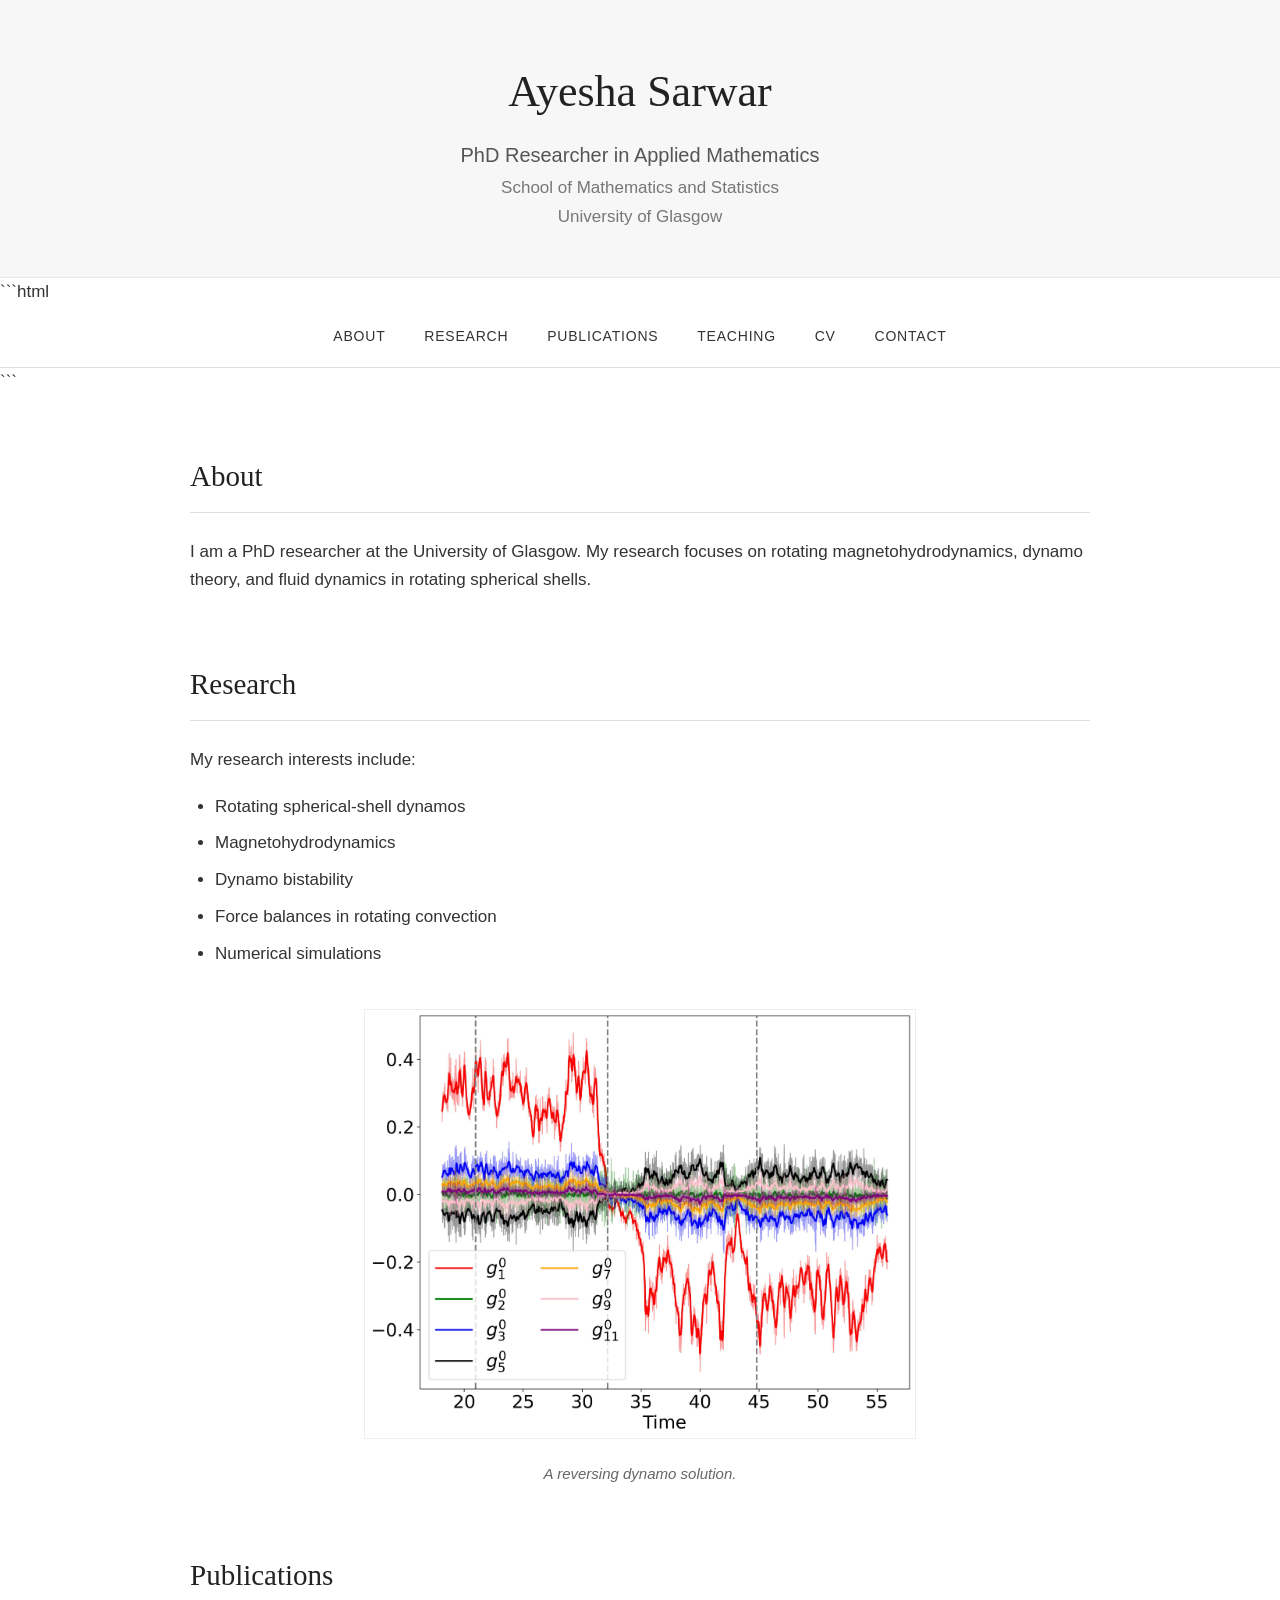
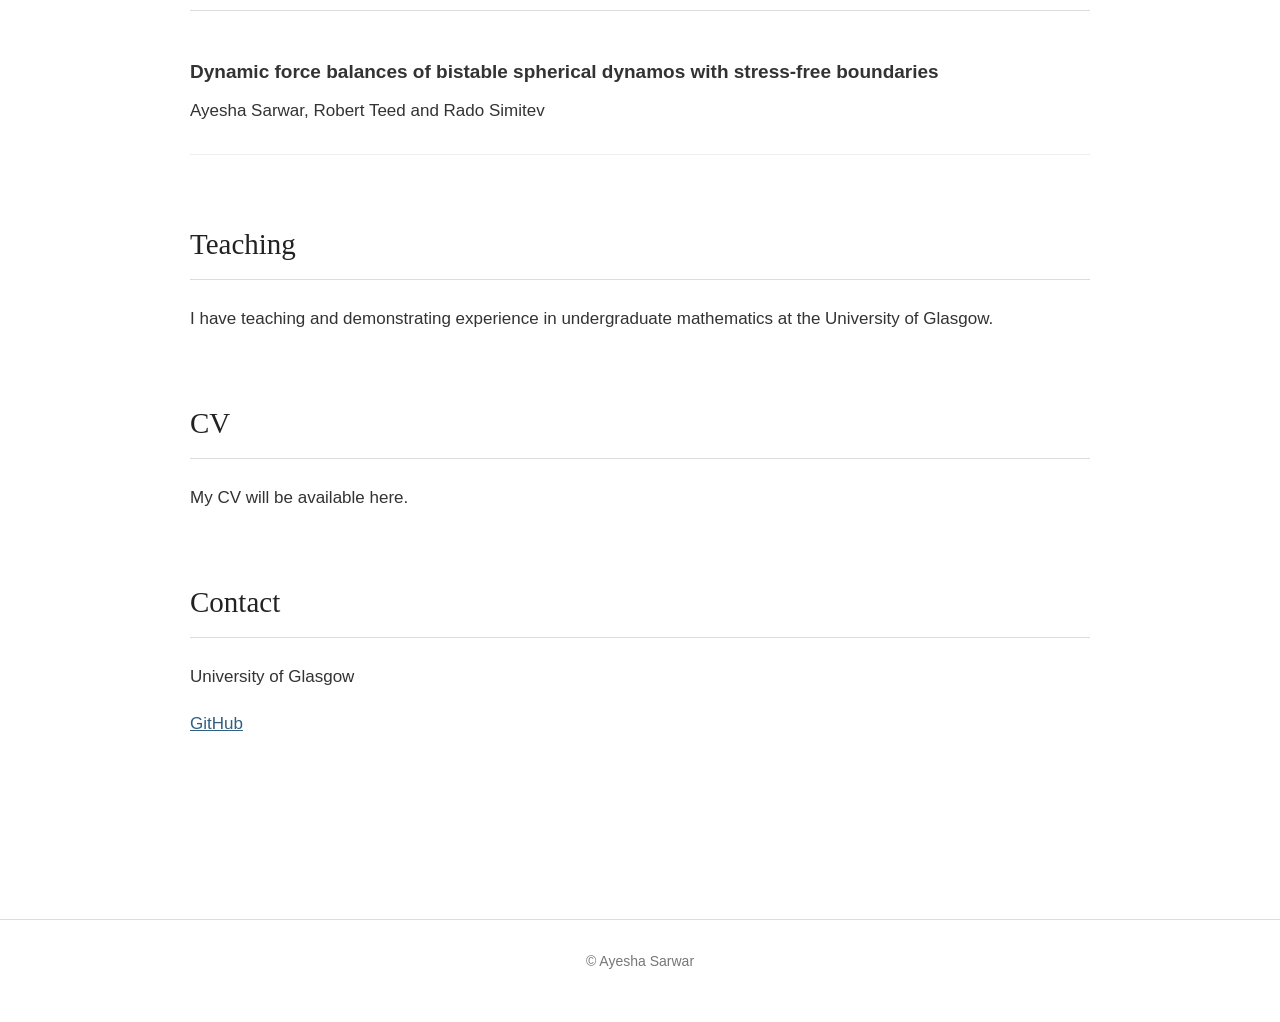
==== index.html @ 95501fed "Update index.html" ====
<!DOCTYPE html>
<html lang="en">

<head>

    <meta charset="UTF-8">

    <meta name="viewport" content="width=device-width, initial-scale=1.0">

    <title>Ayesha Sarwar</title>

    <!-- Connect this page to your CSS file -->
    <link rel="stylesheet" href="style.css">

</head>


<body>


    <!-- =====================================================
         HEADER
         ===================================================== -->

    <header>

        <div class="header-container">

            <h1>Ayesha Sarwar</h1>

            <p class="position">
                PhD Researcher in Applied Mathematics
            </p>

            <p class="institution">
                School of Mathematics and Statistics<br>
                University of Glasgow
            </p>

        </div>

    </header>


    ```html
<nav>

    <a href="index.html">ABOUT</a>

    <a href="research.html">RESEARCH</a>

    <a href="publications.html">PUBLICATIONS</a>

    <a href="teaching.html">TEACHING</a>

    <a href="cv.html">CV</a>

    <a href="contact.html">CONTACT</a>

</nav>
```

    <!-- =====================================================
         MAIN CONTENT
         ===================================================== -->

    <main>


        <!-- =================================================
             ABOUT
             ================================================= -->

        <section id="about">

            <h2>About</h2>

            <p>
                I am a PhD researcher at the University of Glasgow.
                My research focuses on rotating magnetohydrodynamics,
                dynamo theory, and fluid dynamics in rotating
                spherical shells.
            </p>

        </section>


        <!-- =================================================
             RESEARCH
             ================================================= -->

        <section id="research">

            <h2>Research</h2>

            <p>
                My research interests include:
            </p>


            <ul>

                <li>Rotating spherical-shell dynamos</li>

                <li>Magnetohydrodynamics</li>

                <li>Dynamo bistability</li>

                <li>Force balances in rotating convection</li>

                <li>Numerical simulations</li>

            </ul>


            <!-- Research figure -->

            <figure class="research-figure">

                <img src="g_modes.jpg"
                     alt="A reversing dynamo solution. Plotted are the spherical harmonic modes at the outer core.">

                <figcaption>
                    A reversing dynamo solution.
                </figcaption>

            </figure>


        </section>


        <!-- =================================================
             PUBLICATIONS
             ================================================= -->

        <section id="publications">

            <h2>Publications</h2>


            <div class="publication">

                <h3>
                    Dynamic force balances of bistable spherical
                    dynamos with stress-free boundaries
                </h3>

                <p>
                    Ayesha Sarwar, Robert Teed and Rado Simitev
                </p>

            </div>


        </section>


        <!-- =================================================
             TEACHING
             ================================================= -->

        <section id="teaching">

            <h2>Teaching</h2>

            <p>
                I have teaching and demonstrating experience in
                undergraduate mathematics at the University of
                Glasgow.
            </p>

        </section>


        <!-- =================================================
             CV
             ================================================= -->

        <section id="cv">

            <h2>CV</h2>

            <p>
                My CV will be available here.
            </p>

        </section>


        <!-- =================================================
             CONTACT
             ================================================= -->

        <section id="contact">

            <h2>Contact</h2>

            <p>
                University of Glasgow
            </p>

            <p>
                <a href="https://github.com/Ayesha714">
                    GitHub
                </a>
            </p>

        </section>


    </main>


    <!-- =====================================================
         FOOTER
         ===================================================== -->

    <footer>

        <p>
            © Ayesha Sarwar
        </p>

    </footer>


</body>

</html>
---- style.css ----
body {
    background-color: pink;
}
```css
/* =========================================================
   AYESHA SARWAR — ACADEMIC WEBSITE
   File: style.css

   CSS controls the appearance of your website.
   HTML controls the actual content.
   ========================================================= */


/* =========================================================
   1. BASIC SETTINGS
   ========================================================= */

/* Make width and height calculations easier to understand. */
* {
    box-sizing: border-box;
}


/* Style the entire webpage. */
body {

    /* Remove the browser's default outside margin. */
    margin: 0;

    /* Main font used throughout the website. */
    font-family: "Helvetica Neue", Arial, sans-serif;

    /* Main text size. */
    font-size: 17px;

    /* Space between lines of text. */
    line-height: 1.7;

    /* Main text colour. */
    color: #333333;

    /* White background. */
    background-color: #ffffff;

}


/* =========================================================
   2. HEADER
   ========================================================= */

header {

    /* Space inside the header. */
    padding: 55px 20px 45px;

    /* Centre the header text. */
    text-align: center;

    /* Very light grey background. */
    background-color: #f7f7f7;

    /* Thin line underneath the header. */
    border-bottom: 1px solid #e5e5e5;

}


/* Limit the width of the header content. */
.header-container {

    /* Maximum width of header content. */
    max-width: 900px;

    /* Centre the header container. */
    margin: 0 auto;

}


/* =========================================================
   3. YOUR NAME
   ========================================================= */

h1 {

    /* Remove space above your name. */
    margin-top: 0;

    /* Small space below your name. */
    margin-bottom: 8px;

    /* Size of your name. */
    font-size: 44px;

    /* Normal rather than very bold. */
    font-weight: 400;

    /* Academic-style serif font. */
    font-family: Georgia, "Times New Roman", serif;

    /* Dark colour. */
    color: #222222;

}


/* =========================================================
   4. POSITION / JOB TITLE
   ========================================================= */

.position {

    /* Small space above. */
    margin-top: 8px;

    /* Small space below. */
    margin-bottom: 2px;

    /* Position text size. */
    font-size: 20px;

    /* Softer grey colour. */
    color: #555555;

}


/* =========================================================
   5. UNIVERSITY
   ========================================================= */

.institution {

    /* Remove unnecessary space above. */
    margin-top: 0;

    /* Remove unnecessary space below. */
    margin-bottom: 0;

    /* University text size. */
    font-size: 17px;

    /* Grey colour. */
    color: #777777;

}


/* =========================================================
   6. NAVIGATION BAR
   ========================================================= */

nav {

    /* White background. */
    background-color: #ffffff;

    /* Centre the navigation links. */
    text-align: center;

    /* Space above and below navigation. */
    padding: 16px 10px;

    /* Thin line below navigation. */
    border-bottom: 1px solid #dddddd;

}


/* Style each navigation link. */
nav a {

    /* Keep links next to each other. */
    display: inline-block;

    /* Space between links. */
    margin: 0 17px;

    /* Link colour. */
    color: #333333;

    /* Remove underline. */
    text-decoration: none;

    /* Navigation font size. */
    font-size: 14px;

    /* Slight letter spacing. */
    letter-spacing: 0.8px;

    /* Moderately bold. */
    font-weight: 500;

}


/* Change navigation colour when the mouse is over it. */
nav a:hover {

    color: #315f82;

}


/* =========================================================
   7. MAIN CONTENT AREA
   ========================================================= */

/*
   This is the important section controlling
   how far the text sits from the left side.
*/

main {

    /* Make the content narrower and more comfortable to read. */
    max-width: 900px;

    /* Centre the entire content area. */
    margin: 0 auto;

    /*
       55px = top/bottom space
       70px = left/right space
    */
    padding: 55px 70px;

}


/* =========================================================
   8. SECTIONS
   ========================================================= */

section {

    /* Space between sections. */
    margin-bottom: 65px;

}


/* =========================================================
   9. SECTION HEADINGS
   ========================================================= */

h2 {

    /* Academic-style serif font. */
    font-family: Georgia, "Times New Roman", serif;

    /* Heading size. */
    font-size: 29px;

    /* Normal rather than bold. */
    font-weight: 400;

    /* Dark grey. */
    color: #222222;

    /* Remove default top margin. */
    margin-top: 0;

    /* Space below heading. */
    margin-bottom: 25px;

    /* Space between heading and line. */
    padding-bottom: 10px;

    /* Thin line below heading. */
    border-bottom: 1px solid #dddddd;

}


/* =========================================================
   10. SMALLER HEADINGS
   ========================================================= */

h3 {

    /* Publication title size. */
    font-size: 19px;

    /* Moderately bold. */
    font-weight: 600;

    /* Dark grey. */
    color: #333333;

}


/* =========================================================
   11. NORMAL PARAGRAPHS
   ========================================================= */

p {

    /* Remove unnecessary space above paragraphs. */
    margin-top: 0;

    /* Space between paragraphs. */
    margin-bottom: 18px;

}


/* =========================================================
   12. LINKS
   ========================================================= */

a {

    /* Academic-style blue. */
    color: #315f82;

}


/* Change links when the mouse is over them. */
a:hover {

    /* Darker blue. */
    color: #1d4059;

    /* Underline on hover. */
    text-decoration: underline;

}


/* =========================================================
   13. LISTS
   ========================================================= */

ul {

    /* Move bullet points slightly inward. */
    padding-left: 25px;

}


/* Space between bullet points. */
li {

    margin-bottom: 8px;

}


/* =========================================================
   14. PUBLICATIONS
   ========================================================= */

.publication {

    /* Space above and below publications. */
    padding: 20px 0;

    /* Subtle line underneath each publication. */
    border-bottom: 1px solid #eeeeee;

}


/* Publication heading spacing. */
.publication h3 {

    margin-top: 0;

    margin-bottom: 8px;

}


/* Publication paragraph spacing. */
.publication p {

    margin-bottom: 8px;

}


/* =========================================================
   15. CV BUTTON
   ========================================================= */

.cv-button {

    /* Make the link behave like a button. */
    display: inline-block;

    /* Space inside the button. */
    padding: 10px 22px;

    /* Dark button background. */
    background-color: #333333;

    /* White button text. */
    color: #ffffff;

    /* Remove underline. */
    text-decoration: none;

    /* Slightly rounded corners. */
    border-radius: 3px;

    /* Button text size. */
    font-size: 15px;

}


/* CV button hover effect. */
.cv-button:hover {

    /* Slightly lighter background. */
    background-color: #555555;

    /* Keep text white. */
    color: #ffffff;

    /* Do not underline. */
    text-decoration: none;

}


/* =========================================================
   16. RESEARCH FIGURES
   ========================================================= */


/*
   Controls the whole figure and its position.
*/

.research-figure {

    /* Space above and below the figure. */
    margin: 40px auto;

    /* Centre the figure. */
    text-align: center;

}


/*
   Controls the actual research image.
*/

.research-figure img {

    /*
       Your Python figure is 9 x 6.
       550px wide gives approximately 367px height.
    */
    width: 550px;

    /* Never allow the figure to exceed the screen. */
    max-width: 100%;

    /* Keep the original 9:6 aspect ratio. */
    height: auto;

    /* Very subtle border. */
    border: 1px solid #eeeeee;

}


/*
   Controls the figure caption.
*/

.research-figure figcaption {

    /* Space between image and caption. */
    margin-top: 12px;

    /* Caption font size. */
    font-size: 15px;

    /* Grey caption colour. */
    color: #666666;

    /* Italic caption. */
    font-style: italic;

}


/* =========================================================
   17. FOOTER
   ========================================================= */

footer {

    /* Thin line above footer. */
    border-top: 1px solid #dddddd;

    /* Centre footer text. */
    text-align: center;

    /* Space inside footer. */
    padding: 30px 20px;

    /* Space above footer. */
    margin-top: 60px;

    /* Grey text. */
    color: #777777;

    /* Smaller text. */
    font-size: 14px;

}


/* =========================================================
   18. MOBILE PHONE / TABLET
   ========================================================= */

/*
   These instructions apply to screens
   narrower than 700 pixels.
*/

@media (max-width: 700px) {


    /* Reduce header spacing on phones. */

    header {

        padding: 40px 20px;

    }


    /* Make your name smaller on phones. */

    h1 {

        font-size: 34px;

    }


    /* Make your position smaller. */

    .position {

        font-size: 18px;

    }


    /* Keep navigation simple on phones. */

    nav {

        position: static;

    }


    /* Allow navigation links to wrap. */

    nav a {

        margin: 5px 9px;

    }


    /*
       Reduce the main content padding on phones.
    */

    main {

        padding: 40px 25px;

    }


    /* Smaller section headings on phones. */

    h2 {

        font-size: 26px;

    }


    /*
       Make the research figure fit comfortably
       on a phone.
    */

    .research-figure img {

        width: 100%;

        max-width: 550px;

    }

}


/* =========================================================
   END OF STYLE.CSS
   ========================================================= */
```
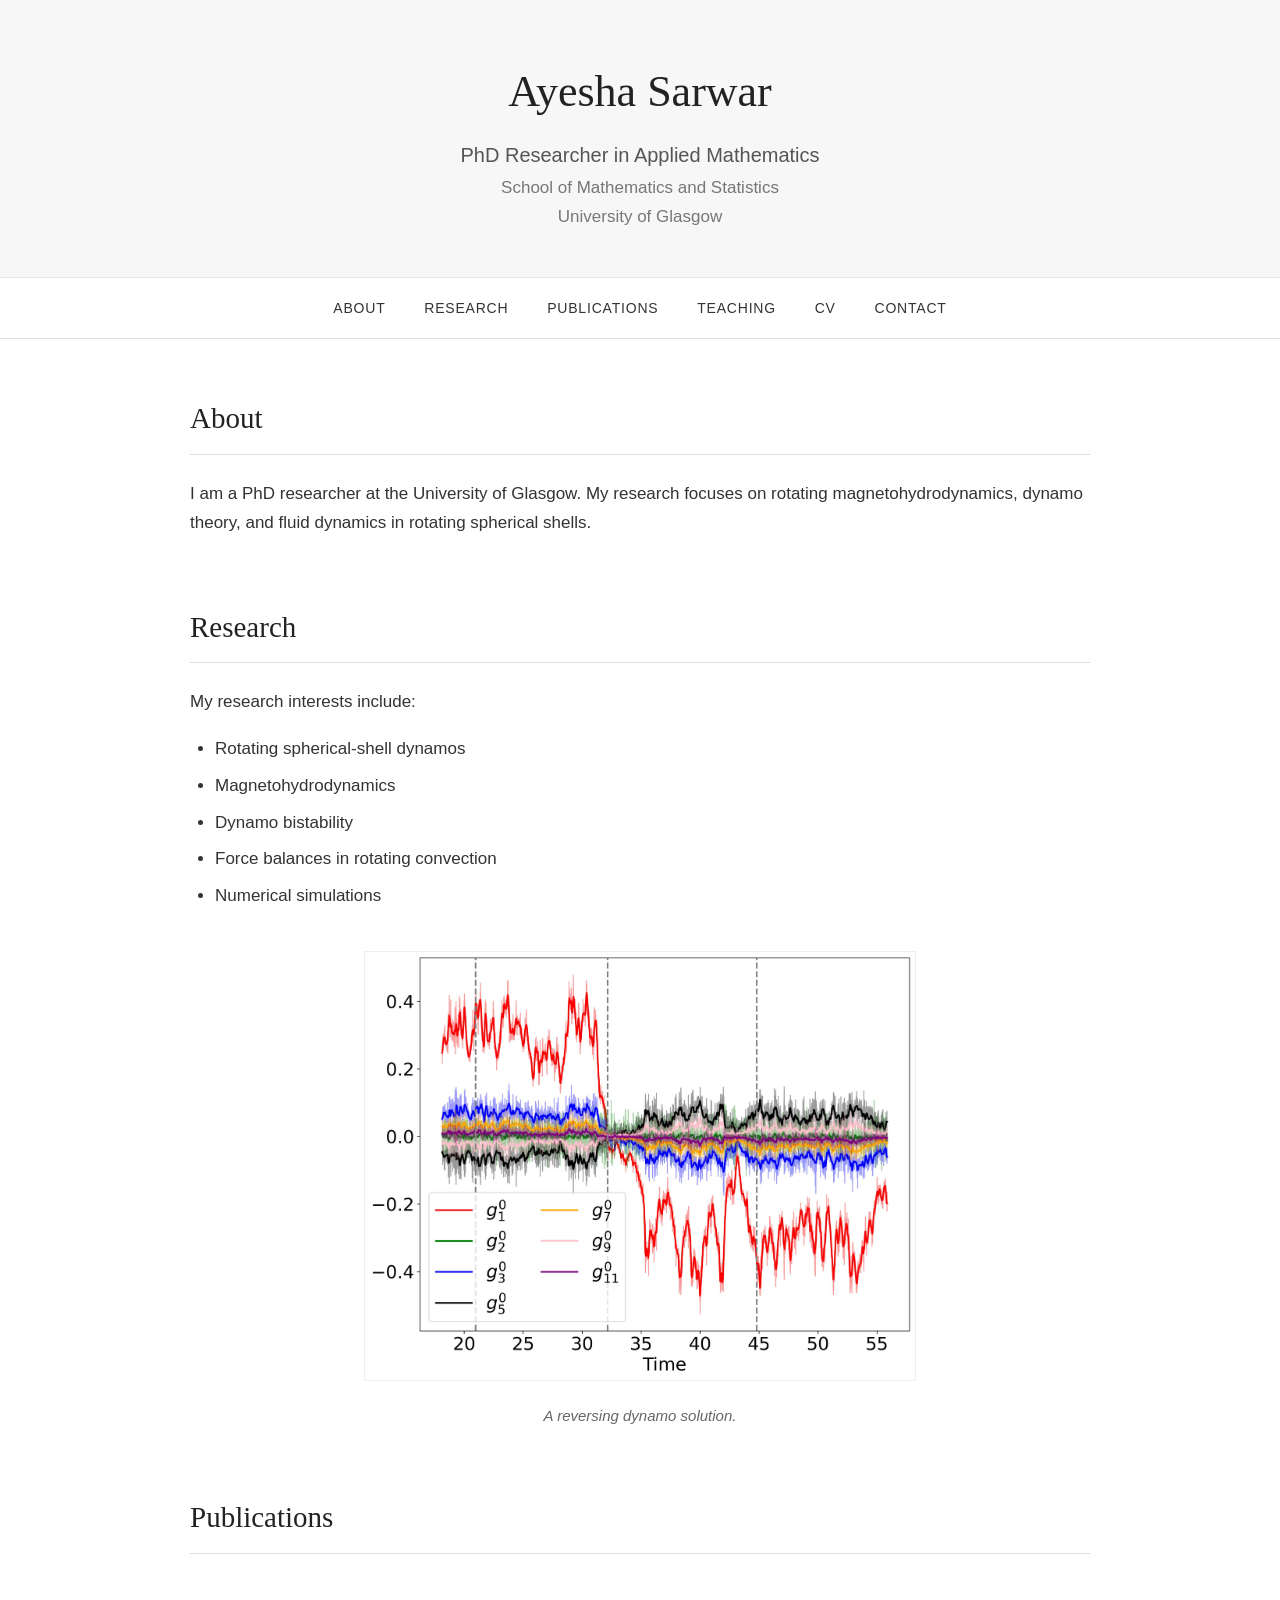
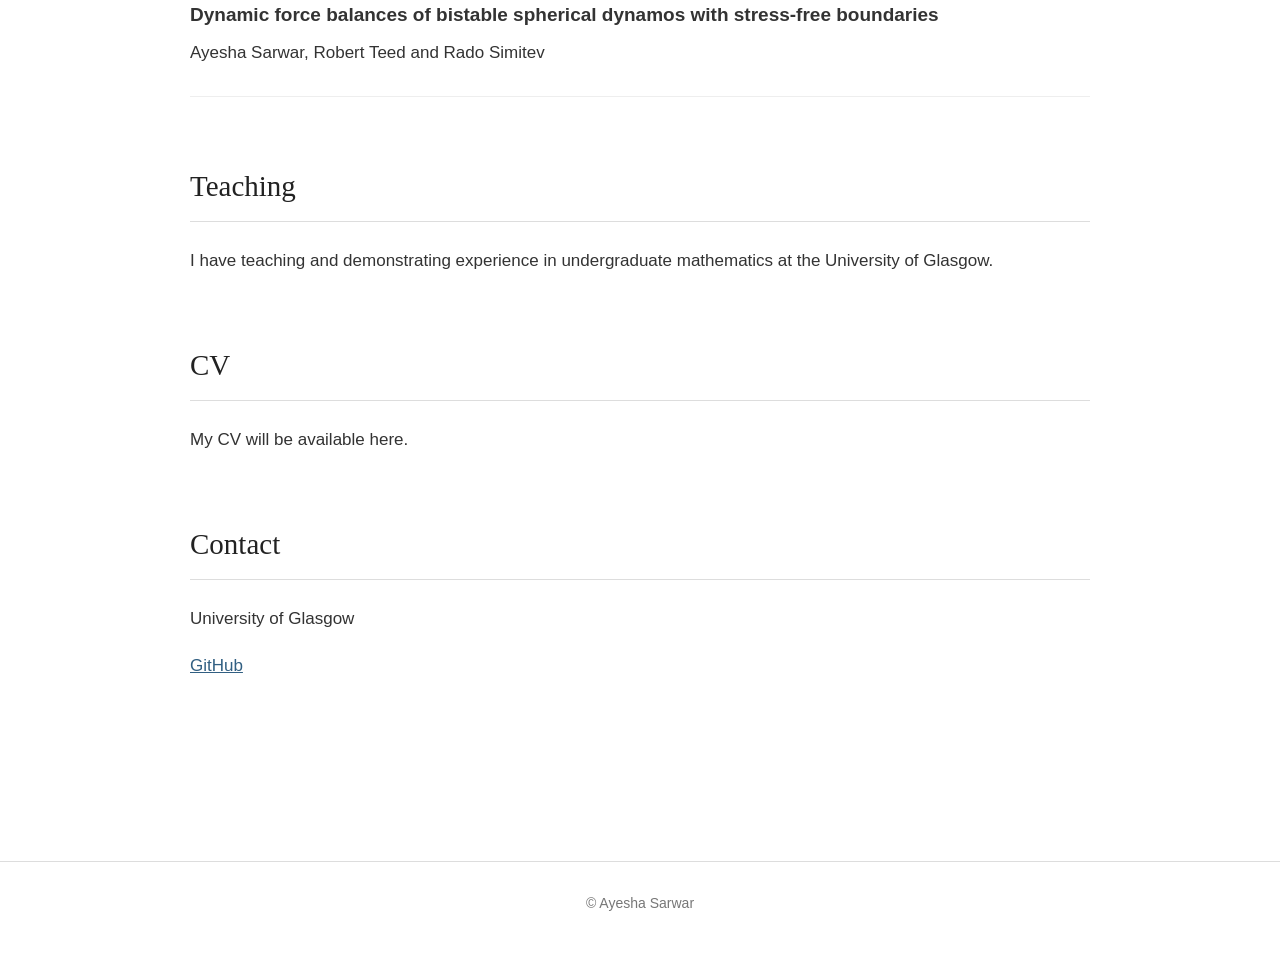
==== commit 1642544c: "Update index.html" ====
--- a/index.html
+++ b/index.html
@@ -43,7 +43,7 @@
     </header>
 
 
-    ```html
+
 <nav>
 
     <a href="index.html">ABOUT</a>
@@ -59,7 +59,6 @@
     <a href="contact.html">CONTACT</a>
 
 </nav>
-```
 
     <!-- =====================================================
          MAIN CONTENT
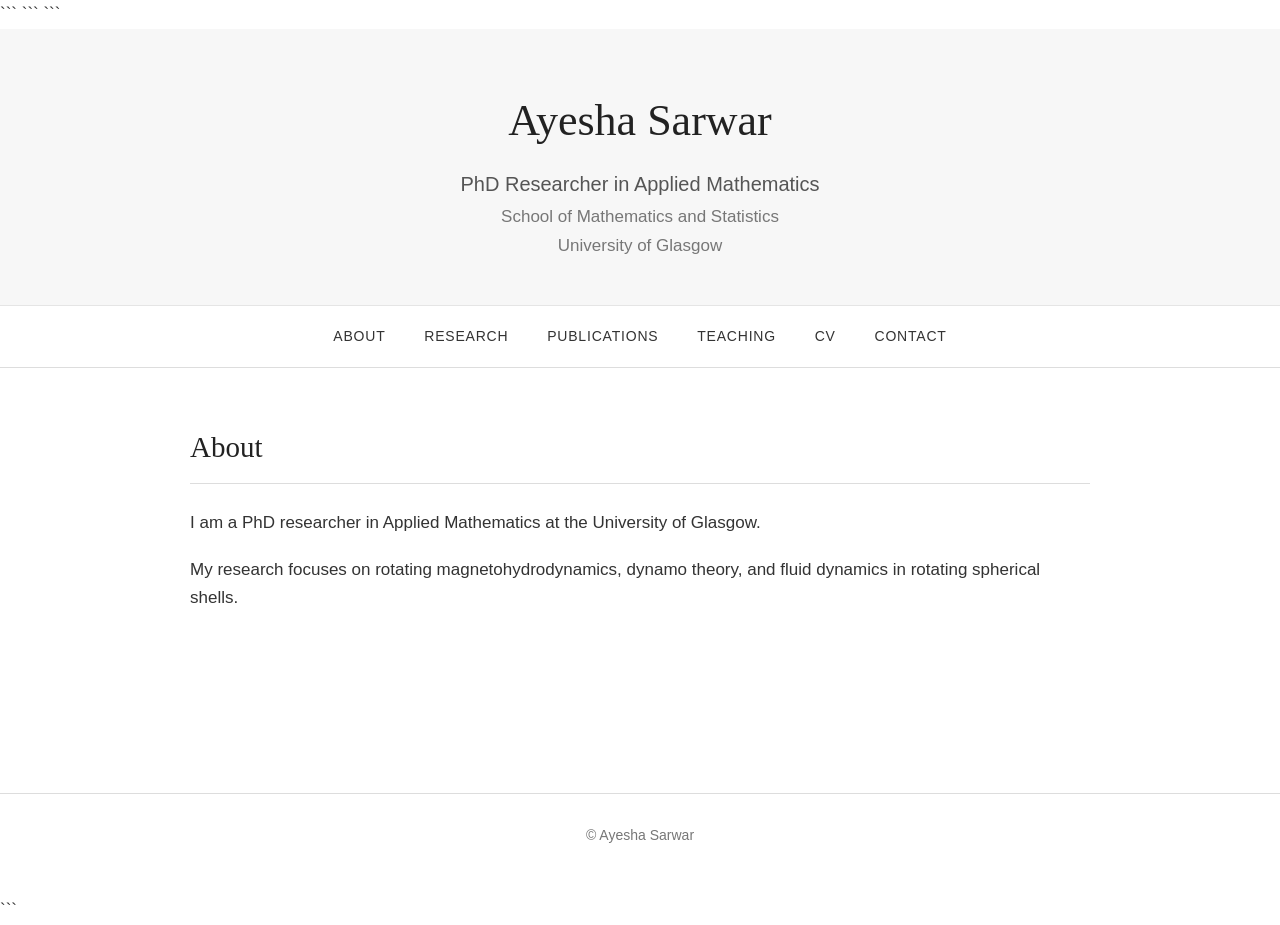
==== commit feeceee5: "Update index.html" ====
--- a/index.html
+++ b/index.html
@@ -1,229 +1,82 @@
+<!DOCTYPE html>
 
-<!DOCTYPE html>
 <html lang="en">
 
 <head>
-
     <meta charset="UTF-8">
-
     <meta name="viewport" content="width=device-width, initial-scale=1.0">
 
-    <title>Ayesha Sarwar</title>
+```
+<title>Ayesha Sarwar</title>
 
-    <!-- Connect this page to your CSS file -->
-    <link rel="stylesheet" href="style.css">
+<link rel="stylesheet" href="style.css">
+```
 
 </head>
 
-
 <body>
 
+```
+<!-- HEADER -->
+<header>
+    <div class="header-container">
 
-    <!-- =====================================================
-         HEADER
-         ===================================================== -->
+        <h1>Ayesha Sarwar</h1>
 
-    <header>
+        <p class="position">
+            PhD Researcher in Applied Mathematics
+        </p>
 
-        <div class="header-container">
+        <p class="institution">
+            School of Mathematics and Statistics<br>
+            University of Glasgow
+        </p>
 
-            <h1>Ayesha Sarwar</h1>
-
-            <p class="position">
-                PhD Researcher in Applied Mathematics
-            </p>
-
-            <p class="institution">
-                School of Mathematics and Statistics<br>
-                University of Glasgow
-            </p>
-
-        </div>
-
-    </header>
+    </div>
+</header>
 
 
-
+<!-- NAVIGATION -->
 <nav>
-
     <a href="index.html">ABOUT</a>
-
     <a href="research.html">RESEARCH</a>
-
     <a href="publications.html">PUBLICATIONS</a>
-
     <a href="teaching.html">TEACHING</a>
-
     <a href="cv.html">CV</a>
-
     <a href="contact.html">CONTACT</a>
-
 </nav>
 
-    <!-- =====================================================
-         MAIN CONTENT
-         ===================================================== -->
 
-    <main>
+<!-- MAIN CONTENT -->
+<main>
+
+    <section class="page-content">
+
+        <h2>About</h2>
+
+        <p>
+            I am a PhD researcher in Applied Mathematics at the
+            University of Glasgow.
+        </p>
+
+        <p>
+            My research focuses on rotating magnetohydrodynamics,
+            dynamo theory, and fluid dynamics in rotating
+            spherical shells.
+        </p>
+
+    </section>
+
+</main>
 
 
-        <!-- =================================================
-             ABOUT
-             ================================================= -->
-
-        <section id="about">
-
-            <h2>About</h2>
-
-            <p>
-                I am a PhD researcher at the University of Glasgow.
-                My research focuses on rotating magnetohydrodynamics,
-                dynamo theory, and fluid dynamics in rotating
-                spherical shells.
-            </p>
-
-        </section>
-
-
-        <!-- =================================================
-             RESEARCH
-             ================================================= -->
-
-        <section id="research">
-
-            <h2>Research</h2>
-
-            <p>
-                My research interests include:
-            </p>
-
-
-            <ul>
-
-                <li>Rotating spherical-shell dynamos</li>
-
-                <li>Magnetohydrodynamics</li>
-
-                <li>Dynamo bistability</li>
-
-                <li>Force balances in rotating convection</li>
-
-                <li>Numerical simulations</li>
-
-            </ul>
-
-
-            <!-- Research figure -->
-
-            <figure class="research-figure">
-
-                <img src="g_modes.jpg"
-                     alt="A reversing dynamo solution. Plotted are the spherical harmonic modes at the outer core.">
-
-                <figcaption>
-                    A reversing dynamo solution.
-                </figcaption>
-
-            </figure>
-
-
-        </section>
-
-
-        <!-- =================================================
-             PUBLICATIONS
-             ================================================= -->
-
-        <section id="publications">
-
-            <h2>Publications</h2>
-
-
-            <div class="publication">
-
-                <h3>
-                    Dynamic force balances of bistable spherical
-                    dynamos with stress-free boundaries
-                </h3>
-
-                <p>
-                    Ayesha Sarwar, Robert Teed and Rado Simitev
-                </p>
-
-            </div>
-
-
-        </section>
-
-
-        <!-- =================================================
-             TEACHING
-             ================================================= -->
-
-        <section id="teaching">
-
-            <h2>Teaching</h2>
-
-            <p>
-                I have teaching and demonstrating experience in
-                undergraduate mathematics at the University of
-                Glasgow.
-            </p>
-
-        </section>
-
-
-        <!-- =================================================
-             CV
-             ================================================= -->
-
-        <section id="cv">
-
-            <h2>CV</h2>
-
-            <p>
-                My CV will be available here.
-            </p>
-
-        </section>
-
-
-        <!-- =================================================
-             CONTACT
-             ================================================= -->
-
-        <section id="contact">
-
-            <h2>Contact</h2>
-
-            <p>
-                University of Glasgow
-            </p>
-
-            <p>
-                <a href="https://github.com/Ayesha714">
-                    GitHub
-                </a>
-            </p>
-
-        </section>
-
-
-    </main>
-
-
-    <!-- =====================================================
-         FOOTER
-         ===================================================== -->
-
-    <footer>
-
-        <p>
-            © Ayesha Sarwar
-        </p>
-
-    </footer>
-
+<!-- FOOTER -->
+<footer>
+    <p>
+        © Ayesha Sarwar
+    </p>
+</footer>
+```
 
 </body>
 
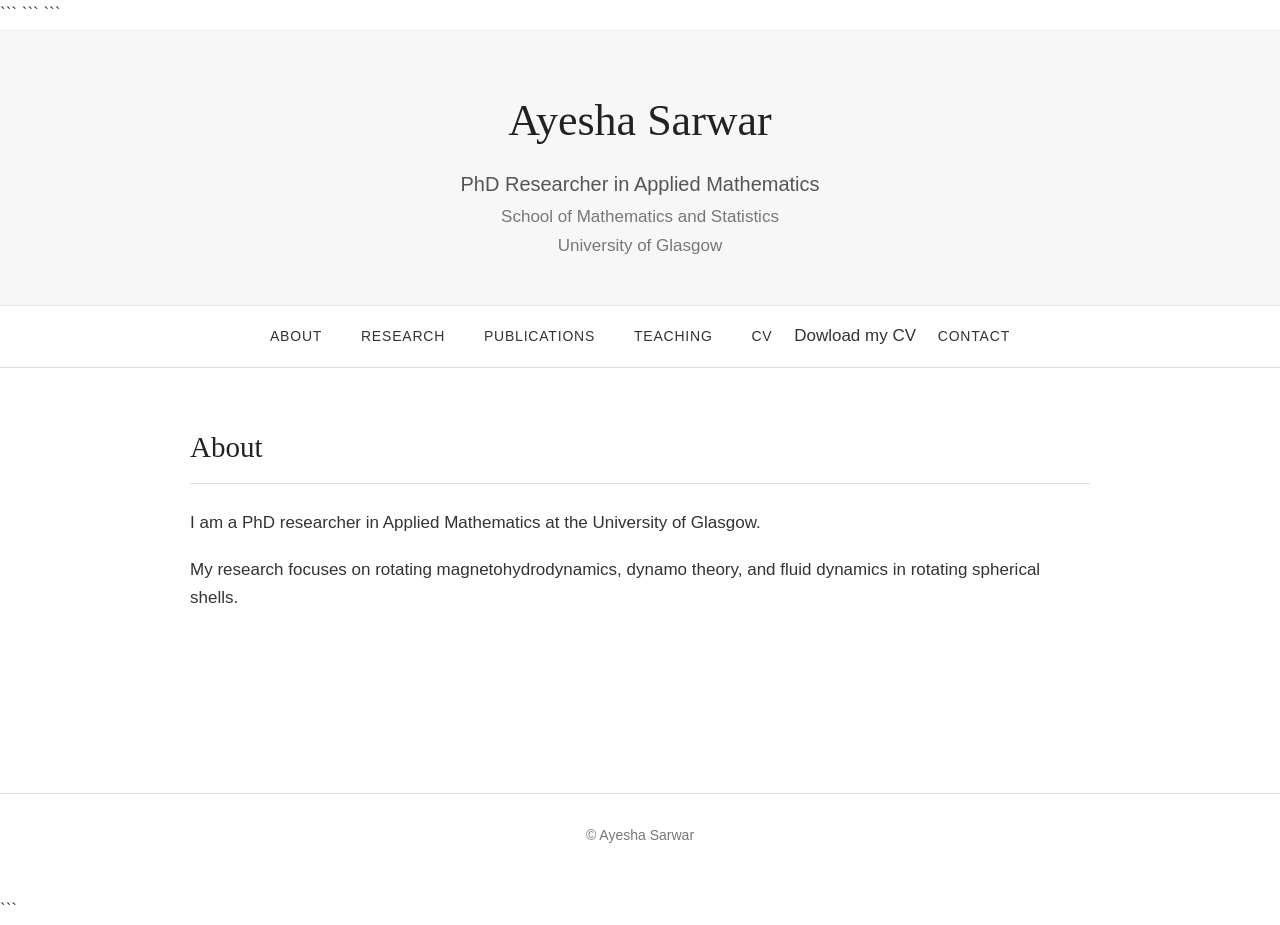
==== commit 2783fd3d: "Update index.html" ====
--- a/index.html
+++ b/index.html
@@ -42,7 +42,8 @@
     <a href="research.html">RESEARCH</a>
     <a href="publications.html">PUBLICATIONS</a>
     <a href="teaching.html">TEACHING</a>
-    <a href="cv.html">CV</a>
+    <a href="CV.html">CV</a>
+    Dowload my CV
     <a href="contact.html">CONTACT</a>
 </nav>
 
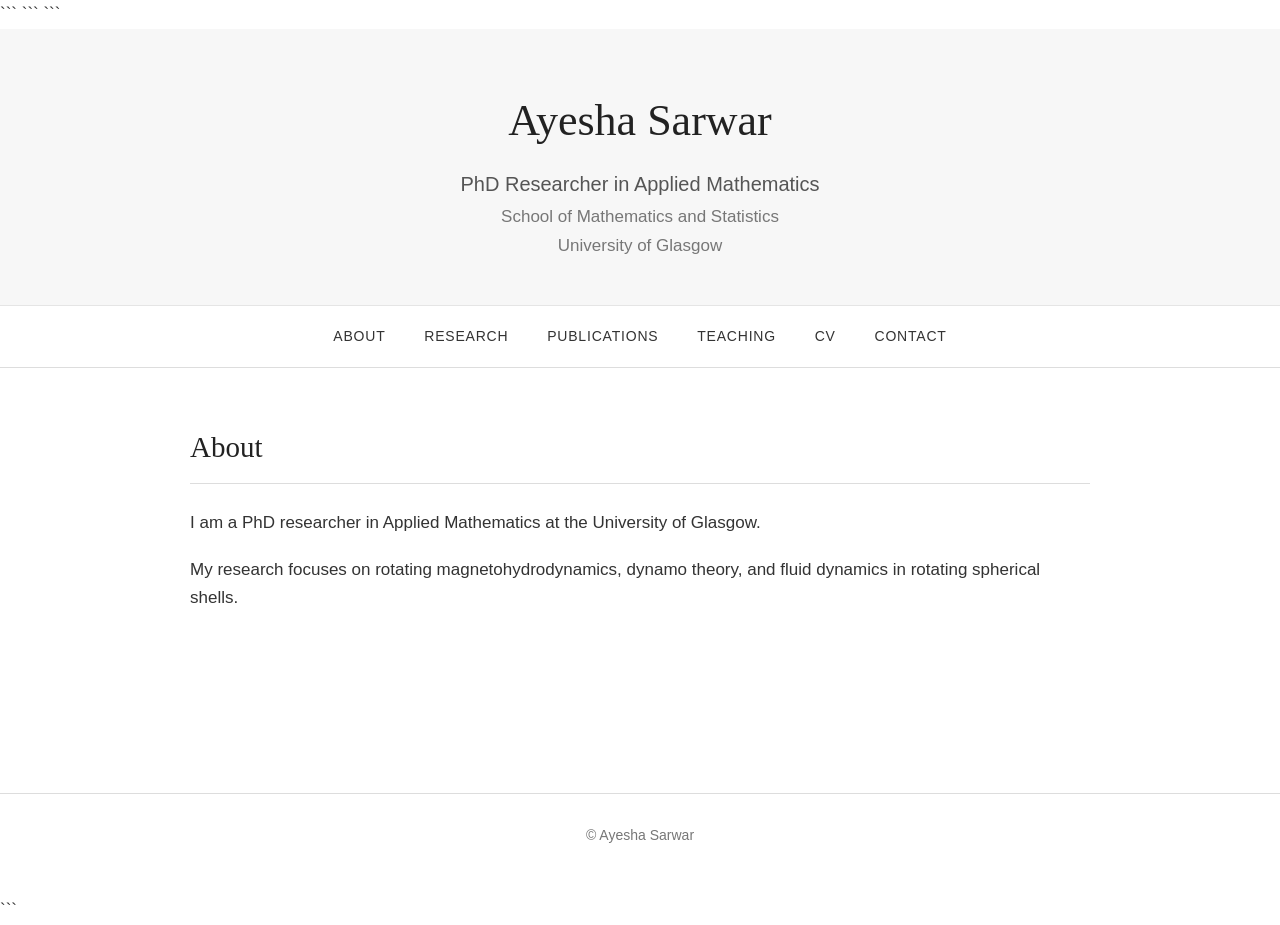
==== commit 01c43441: "Update index.html" ====
--- a/index.html
+++ b/index.html
@@ -43,7 +43,6 @@
     <a href="publications.html">PUBLICATIONS</a>
     <a href="teaching.html">TEACHING</a>
     <a href="CV.html">CV</a>
-    Dowload my CV
     <a href="contact.html">CONTACT</a>
 </nav>
 
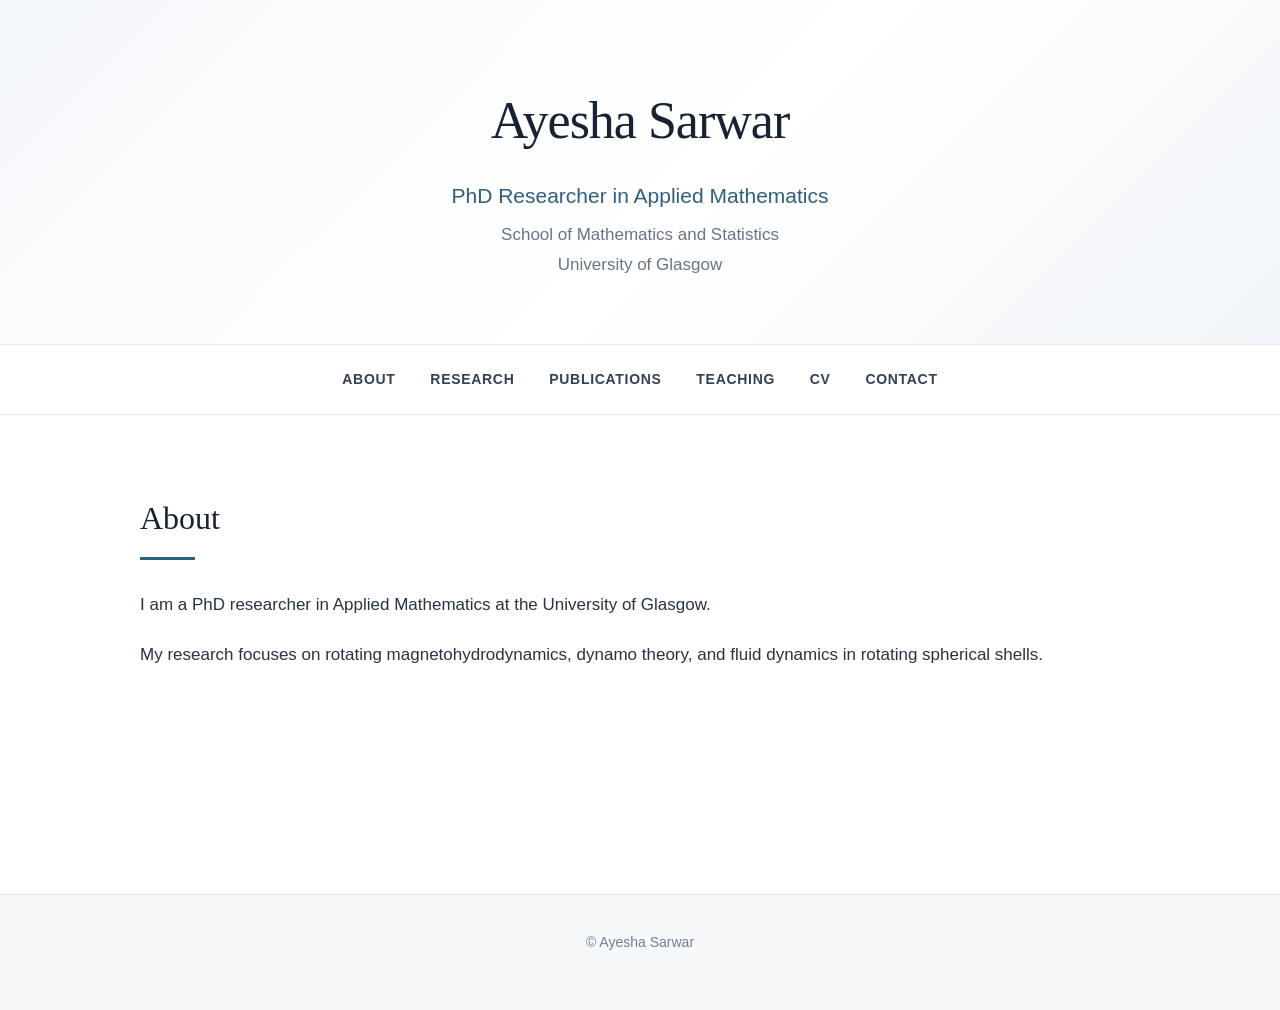
==== commit c10df080: "Update index.html" ====
--- a/index.html
+++ b/index.html
@@ -3,22 +3,21 @@
 <html lang="en">
 
 <head>
-    <meta charset="UTF-8">
-    <meta name="viewport" content="width=device-width, initial-scale=1.0">
 
-```
+<meta charset="UTF-8">
+
+<meta name="viewport" content="width=device-width, initial-scale=1.0">
+
 <title>Ayesha Sarwar</title>
 
 <link rel="stylesheet" href="style.css">
-```
 
 </head>
 
 <body>
 
-```
-<!-- HEADER -->
 <header>
+
     <div class="header-container">
 
         <h1>Ayesha Sarwar</h1>
@@ -33,21 +32,27 @@
         </p>
 
     </div>
+
 </header>
 
 
-<!-- NAVIGATION -->
 <nav>
+
     <a href="index.html">ABOUT</a>
+
     <a href="research.html">RESEARCH</a>
+
     <a href="publications.html">PUBLICATIONS</a>
+
     <a href="teaching.html">TEACHING</a>
+
     <a href="CV.html">CV</a>
+
     <a href="contact.html">CONTACT</a>
+
 </nav>
 
 
-<!-- MAIN CONTENT -->
 <main>
 
     <section class="page-content">
@@ -70,13 +75,13 @@
 </main>
 
 
-<!-- FOOTER -->
 <footer>
+
     <p>
         © Ayesha Sarwar
     </p>
+
 </footer>
-```
 
 </body>
 
--- a/style.css
+++ b/style.css
@@ -1,13 +1,9 @@
-body {
-    background-color: pink;
-}
 ```css
 /* =========================================================
-   AYESHA SARWAR — ACADEMIC WEBSITE
+   AYESHA SARWAR — MODERN ACADEMIC WEBSITE
    File: style.css
 
-   CSS controls the appearance of your website.
-   HTML controls the actual content.
+   Clean, modern academic/researcher design
    ========================================================= */
 
 
@@ -15,33 +11,30 @@
    1. BASIC SETTINGS
    ========================================================= */
 
-/* Make width and height calculations easier to understand. */
 * {
     box-sizing: border-box;
 }
 
-
-/* Style the entire webpage. */
+html {
+    scroll-behavior: smooth;
+}
+
 body {
-
-    /* Remove the browser's default outside margin. */
     margin: 0;
 
-    /* Main font used throughout the website. */
-    font-family: "Helvetica Neue", Arial, sans-serif;
-
-    /* Main text size. */
+    font-family:
+        -apple-system,
+        BlinkMacSystemFont,
+        "Segoe UI",
+        "Helvetica Neue",
+        Arial,
+        sans-serif;
+
     font-size: 17px;
-
-    /* Space between lines of text. */
-    line-height: 1.7;
-
-    /* Main text colour. */
-    color: #333333;
-
-    /* White background. */
+    line-height: 1.75;
+
+    color: #273444;
     background-color: #ffffff;
-
 }
 
 
@@ -50,567 +43,525 @@
    ========================================================= */
 
 header {
-
-    /* Space inside the header. */
-    padding: 55px 20px 45px;
-
-    /* Centre the header text. */
+    padding: 75px 25px 65px;
+
     text-align: center;
 
-    /* Very light grey background. */
-    background-color: #f7f7f7;
-
-    /* Thin line underneath the header. */
-    border-bottom: 1px solid #e5e5e5;
-
-}
-
-
-/* Limit the width of the header content. */
+    background:
+        linear-gradient(
+            135deg,
+            #f5f8fb 0%,
+            #ffffff 55%,
+            #f1f5f9 100%
+        );
+
+    border-bottom: 1px solid #e4e9ee;
+}
+
 .header-container {
-
-    /* Maximum width of header content. */
-    max-width: 900px;
-
-    /* Centre the header container. */
+    max-width: 1000px;
     margin: 0 auto;
-
-}
-
-
-/* =========================================================
-   3. YOUR NAME
+}
+
+
+/* =========================================================
+   3. NAME
    ========================================================= */
 
 h1 {
-
-    /* Remove space above your name. */
+    margin: 0 0 12px;
+
+    font-family:
+        Georgia,
+        "Times New Roman",
+        serif;
+
+    font-size: 52px;
+    font-weight: 400;
+
+    letter-spacing: -1px;
+
+    color: #172334;
+}
+
+
+/* =========================================================
+   4. POSITION
+   ========================================================= */
+
+.position {
+    margin: 0 0 5px;
+
+    font-size: 21px;
+    font-weight: 400;
+
+    color: #315f82;
+}
+
+
+/* =========================================================
+   5. UNIVERSITY
+   ========================================================= */
+
+.institution {
+    margin: 0;
+
+    font-size: 17px;
+
+    color: #687585;
+}
+
+
+/* =========================================================
+   6. NAVIGATION
+   ========================================================= */
+
+nav {
+    position: sticky;
+    top: 0;
+    z-index: 1000;
+
+    padding: 17px 20px;
+
+    text-align: center;
+
+    background-color: rgba(255, 255, 255, 0.97);
+
+    border-bottom: 1px solid #e5e9ed;
+
+    backdrop-filter: blur(8px);
+}
+
+nav a {
+    display: inline-block;
+
+    margin: 0 15px;
+    padding: 5px 0;
+
+    color: #334155;
+
+    text-decoration: none;
+
+    font-size: 14px;
+    font-weight: 600;
+
+    letter-spacing: 0.7px;
+
+    text-transform: uppercase;
+
+    transition:
+        color 0.2s ease,
+        border-color 0.2s ease;
+}
+
+nav a:hover {
+    color: #315f82;
+
+    text-decoration: none;
+}
+
+
+/* =========================================================
+   7. MAIN CONTENT
+   ========================================================= */
+
+main {
+    max-width: 1000px;
+
+    margin: 0 auto;
+
+    padding: 75px 65px;
+}
+
+
+/* =========================================================
+   8. SECTIONS
+   ========================================================= */
+
+section {
+    margin-bottom: 80px;
+}
+
+
+/* =========================================================
+   9. SECTION HEADINGS
+   ========================================================= */
+
+h2 {
+    position: relative;
+
+    margin: 0 0 30px;
+
+    padding-bottom: 14px;
+
+    font-family:
+        Georgia,
+        "Times New Roman",
+        serif;
+
+    font-size: 32px;
+    font-weight: 400;
+
+    color: #172334;
+}
+
+
+/* Small academic accent underneath heading */
+
+h2::after {
+    content: "";
+
+    position: absolute;
+
+    left: 0;
+    bottom: 0;
+
+    width: 55px;
+    height: 3px;
+
+    background-color: #315f82;
+}
+
+
+/* =========================================================
+   10. SMALLER HEADINGS
+   ========================================================= */
+
+h3 {
     margin-top: 0;
 
-    /* Small space below your name. */
+    font-size: 19px;
+    font-weight: 650;
+
+    line-height: 1.4;
+
+    color: #243447;
+}
+
+
+/* =========================================================
+   11. PARAGRAPHS
+   ========================================================= */
+
+p {
+    margin-top: 0;
+    margin-bottom: 20px;
+}
+
+
+/* =========================================================
+   12. GENERAL LINKS
+   ========================================================= */
+
+a {
+    color: #315f82;
+
+    text-decoration: none;
+
+    transition:
+        color 0.2s ease;
+}
+
+a:hover {
+    color: #173f5f;
+
+    text-decoration: underline;
+}
+
+
+/* =========================================================
+   13. LISTS
+   ========================================================= */
+
+ul {
+    padding-left: 25px;
+}
+
+li {
+    margin-bottom: 9px;
+}
+
+
+/* =========================================================
+   14. PUBLICATIONS
+   ========================================================= */
+
+.publication {
+    position: relative;
+
+    margin-bottom: 24px;
+    padding: 25px 28px;
+
+    background-color: #f8fafc;
+
+    border: 1px solid #e7ecf1;
+
+    border-left: 4px solid #315f82;
+
+    border-radius: 5px;
+
+    transition:
+        transform 0.2s ease,
+        box-shadow 0.2s ease;
+}
+
+
+/* Small lift when hovering */
+
+.publication:hover {
+    transform: translateY(-2px);
+
+    box-shadow:
+        0 8px 25px rgba(30, 50, 70, 0.08);
+}
+
+
+.publication h3 {
+    margin: 0 0 9px;
+}
+
+.publication p {
     margin-bottom: 8px;
-
-    /* Size of your name. */
-    font-size: 44px;
-
-    /* Normal rather than very bold. */
-    font-weight: 400;
-
-    /* Academic-style serif font. */
-    font-family: Georgia, "Times New Roman", serif;
-
-    /* Dark colour. */
-    color: #222222;
-
-}
-
-
-/* =========================================================
-   4. POSITION / JOB TITLE
-   ========================================================= */
-
-.position {
-
-    /* Small space above. */
+}
+
+
+/* =========================================================
+   15. CV BUTTON
+   ========================================================= */
+
+.cv-button {
+    display: inline-block;
+
     margin-top: 8px;
 
-    /* Small space below. */
-    margin-bottom: 2px;
-
-    /* Position text size. */
-    font-size: 20px;
-
-    /* Softer grey colour. */
-    color: #555555;
-
-}
-
-
-/* =========================================================
-   5. UNIVERSITY
-   ========================================================= */
-
-.institution {
-
-    /* Remove unnecessary space above. */
-    margin-top: 0;
-
-    /* Remove unnecessary space below. */
-    margin-bottom: 0;
-
-    /* University text size. */
-    font-size: 17px;
-
-    /* Grey colour. */
-    color: #777777;
-
-}
-
-
-/* =========================================================
-   6. NAVIGATION BAR
-   ========================================================= */
-
-nav {
-
-    /* White background. */
-    background-color: #ffffff;
-
-    /* Centre the navigation links. */
+    padding: 11px 24px;
+
+    background-color: #315f82;
+
+    color: #ffffff;
+
+    border: 1px solid #315f82;
+
+    border-radius: 4px;
+
+    font-size: 15px;
+    font-weight: 600;
+
+    text-decoration: none;
+
+    transition:
+        background-color 0.2s ease,
+        transform 0.2s ease,
+        box-shadow 0.2s ease;
+}
+
+.cv-button:hover {
+    background-color: #244b67;
+
+    color: #ffffff;
+
+    text-decoration: none;
+
+    transform: translateY(-1px);
+
+    box-shadow:
+        0 5px 14px rgba(49, 95, 130, 0.2);
+}
+
+
+/* =========================================================
+   16. RESEARCH FIGURES
+   ========================================================= */
+
+.research-figure {
+    margin: 45px auto;
+
     text-align: center;
 
-    /* Space above and below navigation. */
-    padding: 16px 10px;
-
-    /* Thin line below navigation. */
-    border-bottom: 1px solid #dddddd;
-
-}
-
-
-/* Style each navigation link. */
-nav a {
-
-    /* Keep links next to each other. */
-    display: inline-block;
-
-    /* Space between links. */
-    margin: 0 17px;
-
-    /* Link colour. */
-    color: #333333;
-
-    /* Remove underline. */
-    text-decoration: none;
-
-    /* Navigation font size. */
+    padding: 25px;
+
+    background-color: #fafbfc;
+
+    border: 1px solid #e7ecf1;
+
+    border-radius: 6px;
+}
+
+
+.research-figure img {
+    display: block;
+
+    width: 650px;
+
+    max-width: 100%;
+
+    height: auto;
+
+    margin: 0 auto;
+
+    border: none;
+
+    border-radius: 2px;
+}
+
+
+.research-figure figcaption {
+    margin-top: 15px;
+
     font-size: 14px;
 
-    /* Slight letter spacing. */
-    letter-spacing: 0.8px;
-
-    /* Moderately bold. */
-    font-weight: 500;
-
-}
-
-
-/* Change navigation colour when the mouse is over it. */
-nav a:hover {
-
-    color: #315f82;
-
-}
-
-
-/* =========================================================
-   7. MAIN CONTENT AREA
-   ========================================================= */
-
-/*
-   This is the important section controlling
-   how far the text sits from the left side.
-*/
-
-main {
-
-    /* Make the content narrower and more comfortable to read. */
-    max-width: 900px;
-
-    /* Centre the entire content area. */
-    margin: 0 auto;
-
-    /*
-       55px = top/bottom space
-       70px = left/right space
-    */
-    padding: 55px 70px;
-
-}
-
-
-/* =========================================================
-   8. SECTIONS
-   ========================================================= */
-
-section {
-
-    /* Space between sections. */
-    margin-bottom: 65px;
-
-}
-
-
-/* =========================================================
-   9. SECTION HEADINGS
-   ========================================================= */
-
-h2 {
-
-    /* Academic-style serif font. */
-    font-family: Georgia, "Times New Roman", serif;
-
-    /* Heading size. */
-    font-size: 29px;
-
-    /* Normal rather than bold. */
-    font-weight: 400;
-
-    /* Dark grey. */
-    color: #222222;
-
-    /* Remove default top margin. */
-    margin-top: 0;
-
-    /* Space below heading. */
-    margin-bottom: 25px;
-
-    /* Space between heading and line. */
-    padding-bottom: 10px;
-
-    /* Thin line below heading. */
-    border-bottom: 1px solid #dddddd;
-
-}
-
-
-/* =========================================================
-   10. SMALLER HEADINGS
-   ========================================================= */
-
-h3 {
-
-    /* Publication title size. */
-    font-size: 19px;
-
-    /* Moderately bold. */
-    font-weight: 600;
-
-    /* Dark grey. */
-    color: #333333;
-
-}
-
-
-/* =========================================================
-   11. NORMAL PARAGRAPHS
-   ========================================================= */
-
-p {
-
-    /* Remove unnecessary space above paragraphs. */
-    margin-top: 0;
-
-    /* Space between paragraphs. */
-    margin-bottom: 18px;
-
-}
-
-
-/* =========================================================
-   12. LINKS
-   ========================================================= */
-
-a {
-
-    /* Academic-style blue. */
-    color: #315f82;
-
-}
-
-
-/* Change links when the mouse is over them. */
-a:hover {
-
-    /* Darker blue. */
-    color: #1d4059;
-
-    /* Underline on hover. */
-    text-decoration: underline;
-
-}
-
-
-/* =========================================================
-   13. LISTS
-   ========================================================= */
-
-ul {
-
-    /* Move bullet points slightly inward. */
-    padding-left: 25px;
-
-}
-
-
-/* Space between bullet points. */
-li {
-
-    margin-bottom: 8px;
-
-}
-
-
-/* =========================================================
-   14. PUBLICATIONS
-   ========================================================= */
-
-.publication {
-
-    /* Space above and below publications. */
-    padding: 20px 0;
-
-    /* Subtle line underneath each publication. */
-    border-bottom: 1px solid #eeeeee;
-
-}
-
-
-/* Publication heading spacing. */
-.publication h3 {
-
-    margin-top: 0;
-
-    margin-bottom: 8px;
-
-}
-
-
-/* Publication paragraph spacing. */
-.publication p {
-
-    margin-bottom: 8px;
-
-}
-
-
-/* =========================================================
-   15. CV BUTTON
-   ========================================================= */
-
-.cv-button {
-
-    /* Make the link behave like a button. */
-    display: inline-block;
-
-    /* Space inside the button. */
-    padding: 10px 22px;
-
-    /* Dark button background. */
-    background-color: #333333;
-
-    /* White button text. */
-    color: #ffffff;
-
-    /* Remove underline. */
-    text-decoration: none;
-
-    /* Slightly rounded corners. */
-    border-radius: 3px;
-
-    /* Button text size. */
-    font-size: 15px;
-
-}
-
-
-/* CV button hover effect. */
-.cv-button:hover {
-
-    /* Slightly lighter background. */
-    background-color: #555555;
-
-    /* Keep text white. */
-    color: #ffffff;
-
-    /* Do not underline. */
-    text-decoration: none;
-
-}
-
-
-/* =========================================================
-   16. RESEARCH FIGURES
-   ========================================================= */
-
-
-/*
-   Controls the whole figure and its position.
-*/
-
-.research-figure {
-
-    /* Space above and below the figure. */
-    margin: 40px auto;
-
-    /* Centre the figure. */
+    line-height: 1.5;
+
+    color: #697586;
+
+    font-style: italic;
+}
+
+
+/* =========================================================
+   17. FOOTER
+   ========================================================= */
+
+footer {
+    margin-top: 70px;
+
+    padding: 35px 20px;
+
     text-align: center;
 
-}
-
-
-/*
-   Controls the actual research image.
-*/
-
-.research-figure img {
-
-    /*
-       Your Python figure is 9 x 6.
-       550px wide gives approximately 367px height.
-    */
-    width: 550px;
-
-    /* Never allow the figure to exceed the screen. */
-    max-width: 100%;
-
-    /* Keep the original 9:6 aspect ratio. */
-    height: auto;
-
-    /* Very subtle border. */
-    border: 1px solid #eeeeee;
-
-}
-
-
-/*
-   Controls the figure caption.
-*/
-
-.research-figure figcaption {
-
-    /* Space between image and caption. */
-    margin-top: 12px;
-
-    /* Caption font size. */
-    font-size: 15px;
-
-    /* Grey caption colour. */
-    color: #666666;
-
-    /* Italic caption. */
-    font-style: italic;
-
-}
-
-
-/* =========================================================
-   17. FOOTER
-   ========================================================= */
-
-footer {
-
-    /* Thin line above footer. */
-    border-top: 1px solid #dddddd;
-
-    /* Centre footer text. */
-    text-align: center;
-
-    /* Space inside footer. */
-    padding: 30px 20px;
-
-    /* Space above footer. */
-    margin-top: 60px;
-
-    /* Grey text. */
-    color: #777777;
-
-    /* Smaller text. */
+    background-color: #f6f8fa;
+
+    border-top: 1px solid #e2e7ec;
+
+    color: #718096;
+
     font-size: 14px;
-
-}
-
-
-/* =========================================================
-   18. MOBILE PHONE / TABLET
-   ========================================================= */
-
-/*
-   These instructions apply to screens
-   narrower than 700 pixels.
-*/
+}
+
+
+/* =========================================================
+   18. SELECTION
+   ========================================================= */
+
+::selection {
+    background-color: #dce8f0;
+    color: #172334;
+}
+
+
+/* =========================================================
+   19. MOBILE / TABLET
+   ========================================================= */
 
 @media (max-width: 700px) {
 
-
-    /* Reduce header spacing on phones. */
-
     header {
-
+        padding: 55px 20px 45px;
+    }
+
+
+    h1 {
+        font-size: 38px;
+        letter-spacing: -0.5px;
+    }
+
+
+    .position {
+        font-size: 18px;
+    }
+
+
+    .institution {
+        font-size: 16px;
+    }
+
+
+    nav {
+        position: static;
+
+        padding: 13px 10px;
+    }
+
+
+    nav a {
+        margin: 4px 8px;
+
+        font-size: 12px;
+    }
+
+
+    main {
+        padding: 50px 25px;
+    }
+
+
+    section {
+        margin-bottom: 60px;
+    }
+
+
+    h2 {
+        font-size: 28px;
+    }
+
+
+    h3 {
+        font-size: 18px;
+    }
+
+
+    .publication {
+        padding: 21px 20px;
+    }
+
+
+    .research-figure {
+        padding: 15px;
+    }
+
+
+    .research-figure img {
+        width: 100%;
+    }
+
+
+    .research-figure figcaption {
+        font-size: 13px;
+    }
+}
+
+
+/* =========================================================
+   20. VERY SMALL PHONES
+   ========================================================= */
+
+@media (max-width: 450px) {
+
+    h1 {
+        font-size: 32px;
+    }
+
+
+    .position {
+        font-size: 17px;
+    }
+
+
+    nav a {
+        margin: 3px 6px;
+
+        font-size: 11px;
+    }
+
+
+    main {
         padding: 40px 20px;
-
-    }
-
-
-    /* Make your name smaller on phones. */
-
-    h1 {
-
-        font-size: 34px;
-
-    }
-
-
-    /* Make your position smaller. */
-
-    .position {
-
-        font-size: 18px;
-
-    }
-
-
-    /* Keep navigation simple on phones. */
-
-    nav {
-
-        position: static;
-
-    }
-
-
-    /* Allow navigation links to wrap. */
-
-    nav a {
-
-        margin: 5px 9px;
-
-    }
-
-
-    /*
-       Reduce the main content padding on phones.
-    */
-
-    main {
-
-        padding: 40px 25px;
-
-    }
-
-
-    /* Smaller section headings on phones. */
+    }
+
 
     h2 {
-
-        font-size: 26px;
-
-    }
-
-
-    /*
-       Make the research figure fit comfortably
-       on a phone.
-    */
-
-    .research-figure img {
-
-        width: 100%;
-
-        max-width: 550px;
-
-    }
-
+        font-size: 25px;
+    }
 }
 
 
